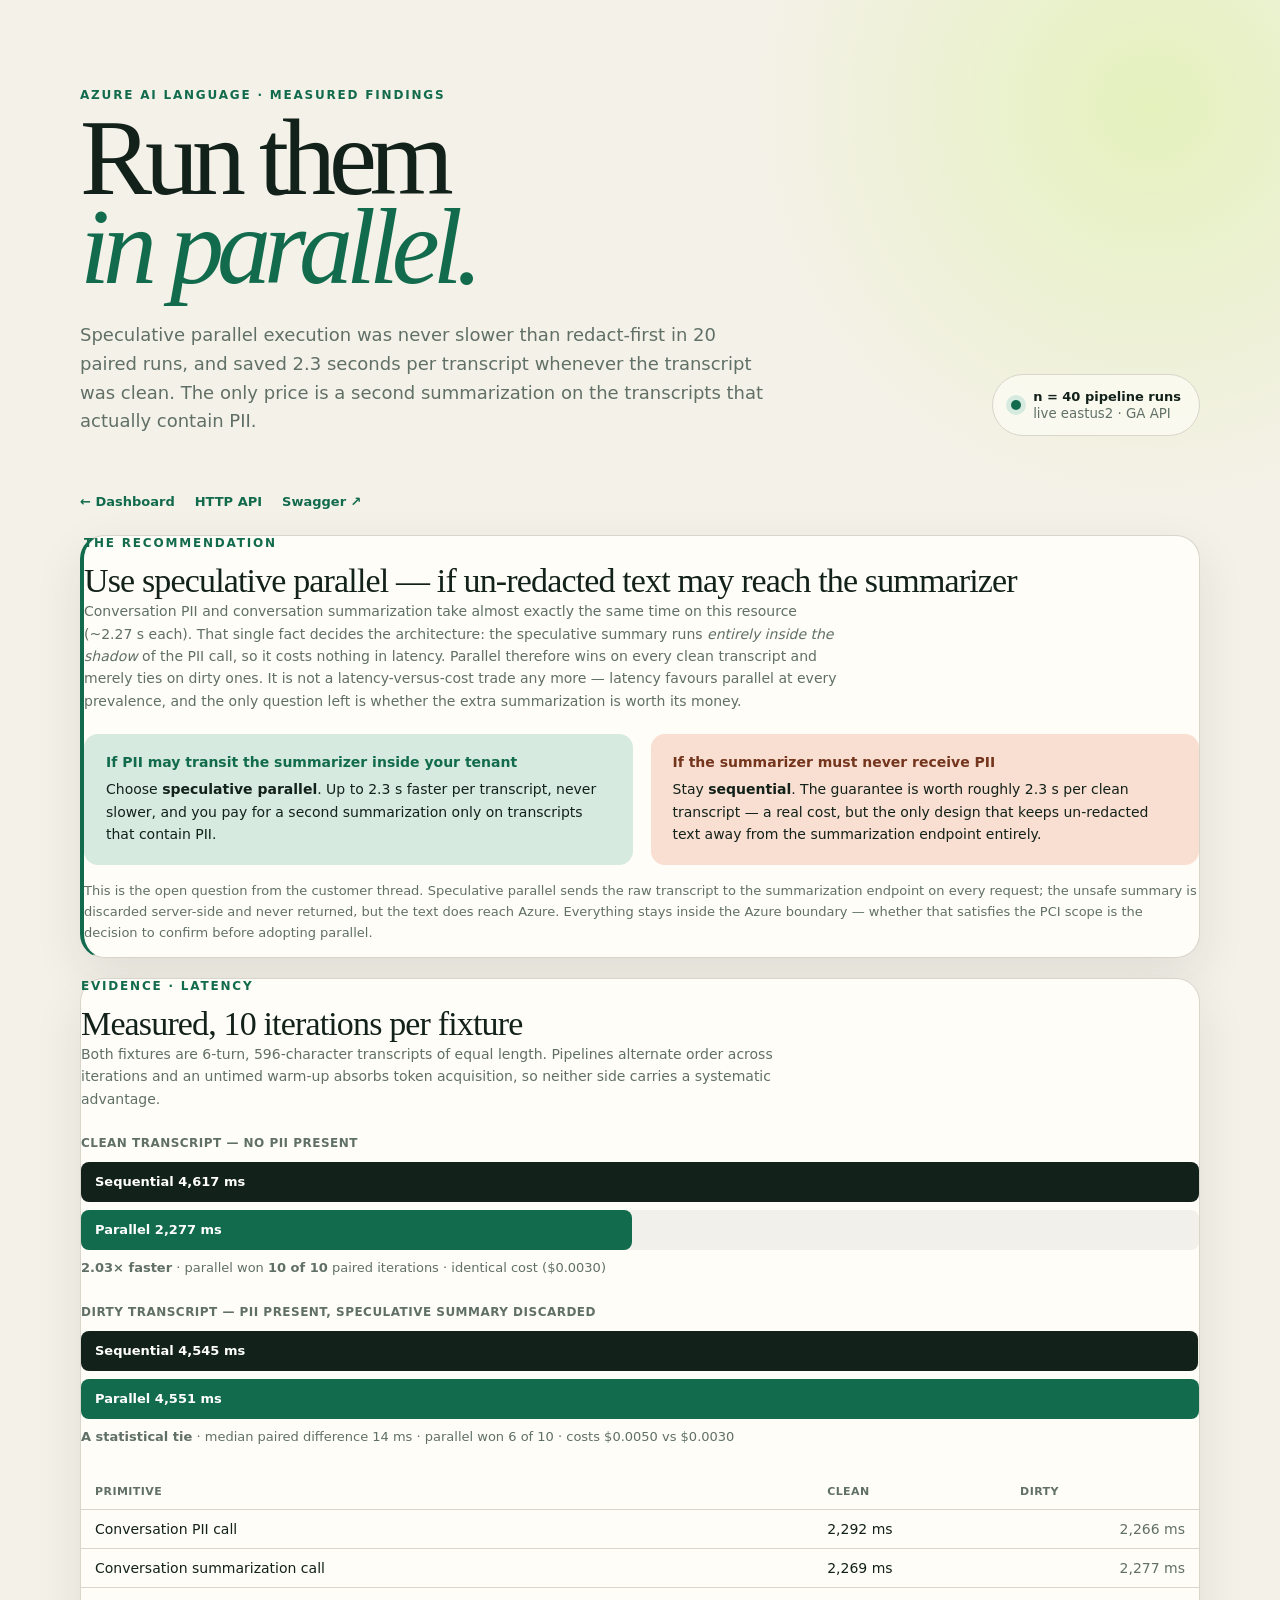
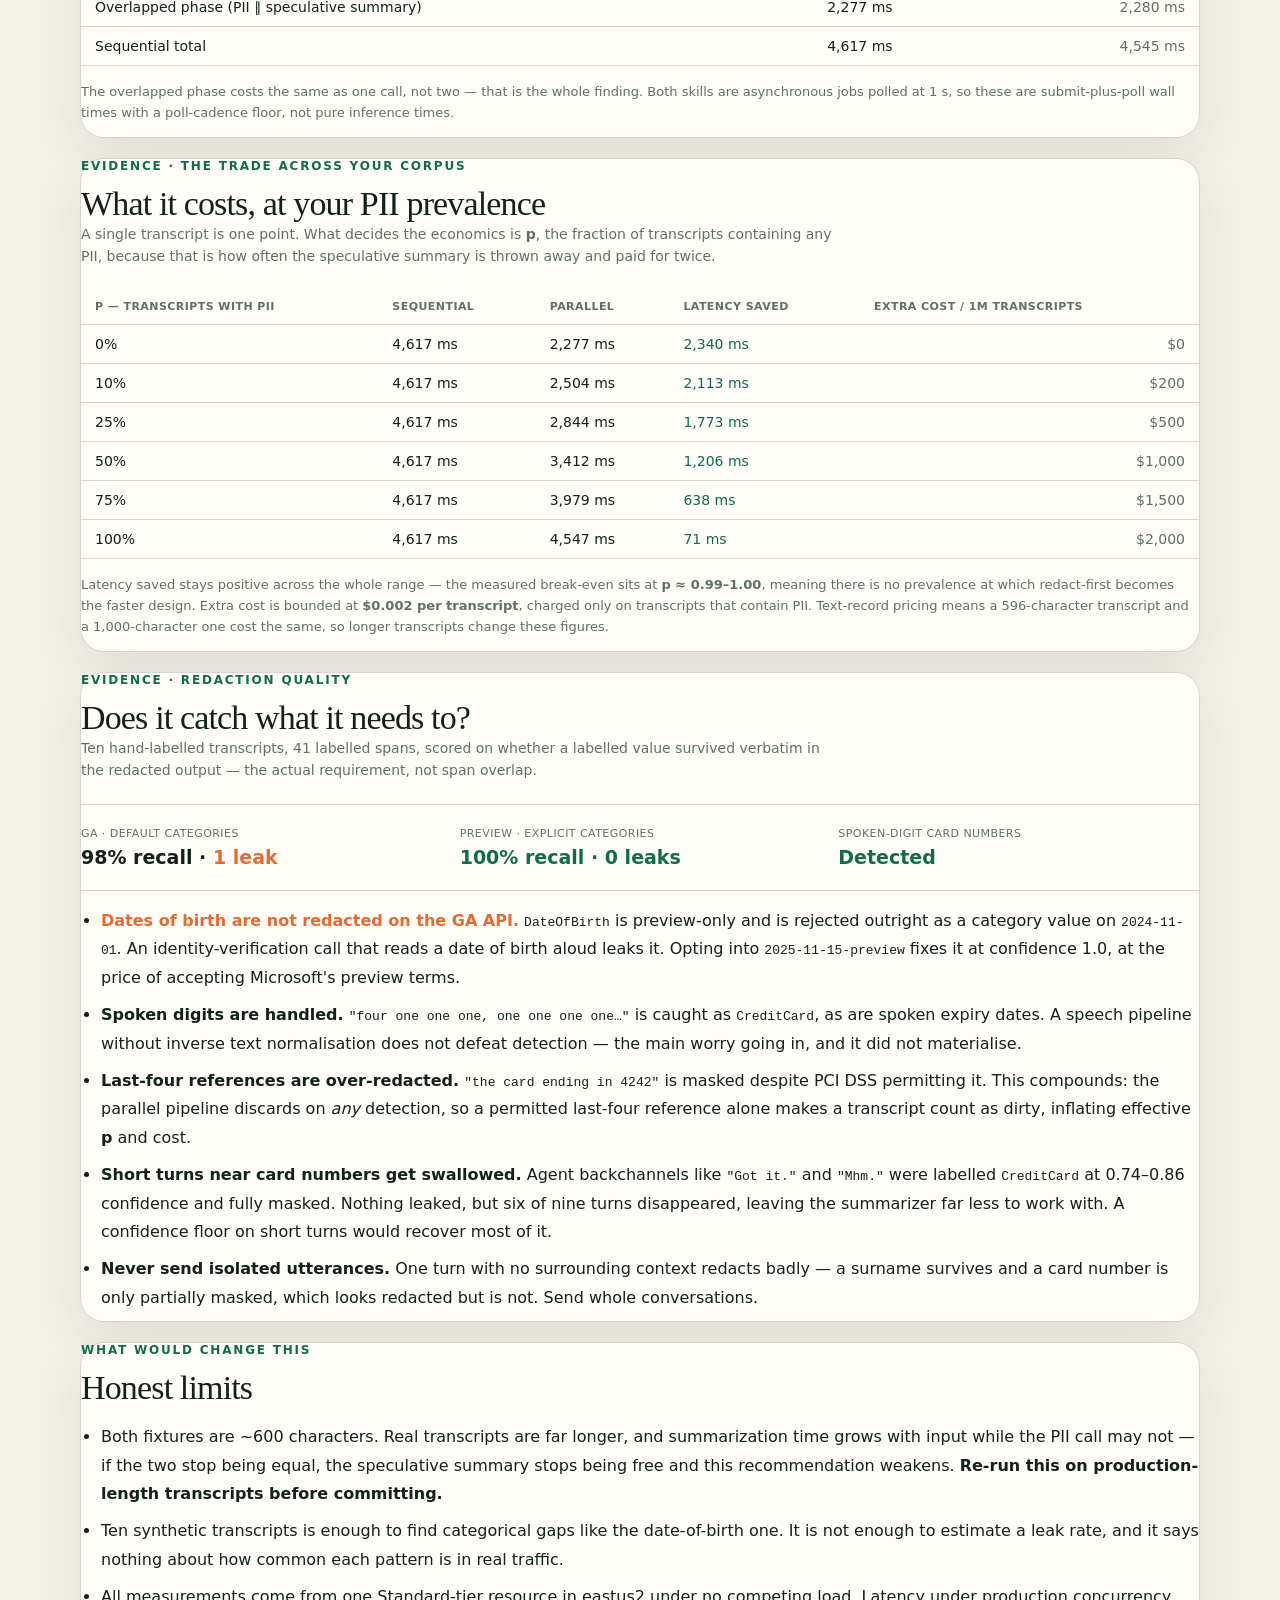
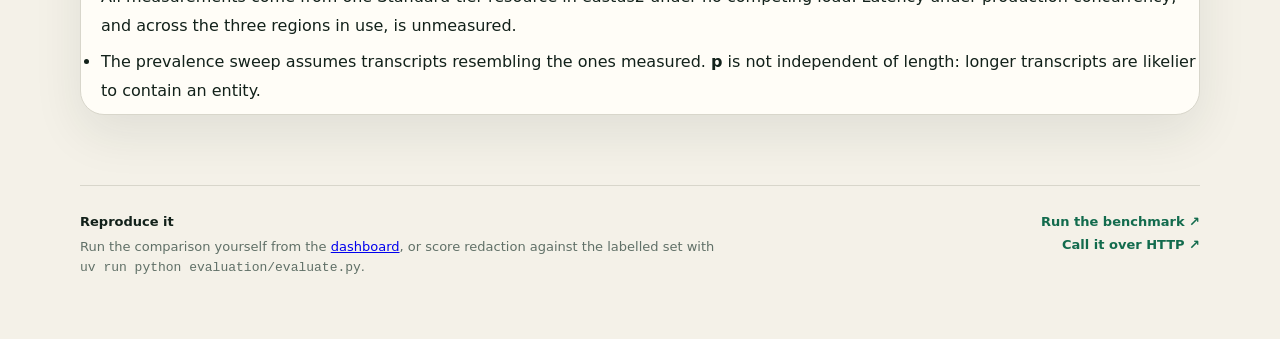
==== static/analysis.html @ d09b5836 "fix: derive projection primitives per iteration, and add a findings page The projection built overla" ====
<!doctype html>
<html lang="en">
<head>
  <meta charset="utf-8">
  <meta name="viewport" content="width=device-width, initial-scale=1">
  <title>Findings · PII Pipeline Lab</title>
  <link rel="stylesheet" href="/static/styles.css">
</head>
<body>
  <main>
    <header class="hero">
      <div>
        <p class="eyebrow">Azure AI Language · Measured findings</p>
        <h1>Run them<br><span>in parallel.</span></h1>
        <p class="lede">Speculative parallel execution was never slower than redact-first in 20 paired runs, and saved 2.3 seconds per transcript whenever the transcript was clean. The only price is a second summarization on the transcripts that actually contain PII.</p>
      </div>
      <div class="hero-badge">
        <span class="pulse"></span>
        <div><strong>n = 40 pipeline runs</strong><small>live eastus2 · GA API</small></div>
      </div>
    </header>

    <nav class="page-nav">
      <a href="/">← Dashboard</a>
      <a href="/api-docs">HTTP API</a>
      <a href="/docs" target="_blank" rel="noreferrer">Swagger ↗</a>
    </nav>

    <section class="panel verdict-panel">
      <p class="step">THE RECOMMENDATION</p>
      <h2>Use speculative parallel — if un-redacted text may reach the summarizer</h2>
      <p class="projection-lede">Conversation PII and conversation summarization take almost exactly the same time on this resource (~2.27&nbsp;s each). That single fact decides the architecture: the speculative summary runs <em>entirely inside the shadow</em> of the PII call, so it costs nothing in latency. Parallel therefore wins on every clean transcript and merely ties on dirty ones. It is not a latency-versus-cost trade any more — latency favours parallel at every prevalence, and the only question left is whether the extra summarization is worth its money.</p>
      <div class="verdict-grid">
        <div class="verdict yes">
          <strong>If PII may transit the summarizer inside your tenant</strong>
          <p>Choose <b>speculative parallel</b>. Up to 2.3&nbsp;s faster per transcript, never slower, and you pay for a second summarization only on transcripts that contain PII.</p>
        </div>
        <div class="verdict no">
          <strong>If the summarizer must never receive PII</strong>
          <p>Stay <b>sequential</b>. The guarantee is worth roughly 2.3&nbsp;s per clean transcript — a real cost, but the only design that keeps un-redacted text away from the summarization endpoint entirely.</p>
        </div>
      </div>
      <p class="footnote">This is the open question from the customer thread. Speculative parallel sends the raw transcript to the summarization endpoint on every request; the unsafe summary is discarded server-side and never returned, but the text does reach Azure. Everything stays inside the Azure boundary — whether that satisfies the PCI scope is the decision to confirm before adopting parallel.</p>
    </section>

    <section class="panel">
      <p class="step">EVIDENCE · LATENCY</p>
      <h2>Measured, 10 iterations per fixture</h2>
      <p class="projection-lede">Both fixtures are 6-turn, 596-character transcripts of equal length. Pipelines alternate order across iterations and an untimed warm-up absorbs token acquisition, so neither side carries a systematic advantage.</p>

      <div class="chart-block">
        <div class="chart-row-label">Clean transcript — no PII present</div>
        <div class="hbar"><div class="hbar-fill sequential" style="width:100%"><span>Sequential 4,617 ms</span></div></div>
        <div class="hbar"><div class="hbar-fill parallel" style="width:49.3%"><span>Parallel 2,277 ms</span></div></div>
        <p class="chart-note"><b>2.03× faster</b> · parallel won <b>10 of 10</b> paired iterations · identical cost ($0.0030)</p>
      </div>

      <div class="chart-block">
        <div class="chart-row-label">Dirty transcript — PII present, speculative summary discarded</div>
        <div class="hbar"><div class="hbar-fill sequential" style="width:99.9%"><span>Sequential 4,545 ms</span></div></div>
        <div class="hbar"><div class="hbar-fill parallel" style="width:100%"><span>Parallel 4,551 ms</span></div></div>
        <p class="chart-note"><b>A statistical tie</b> · median paired difference 14 ms · parallel won 6 of 10 · costs $0.0050 vs $0.0030</p>
      </div>

      <div class="table-scroll">
        <table class="api-table">
          <thead><tr><th>Primitive</th><th>Clean</th><th>Dirty</th></tr></thead>
          <tbody>
            <tr><td>Conversation PII call</td><td>2,292 ms</td><td>2,266 ms</td></tr>
            <tr><td>Conversation summarization call</td><td>2,269 ms</td><td>2,277 ms</td></tr>
            <tr><td>Overlapped phase (PII ∥ speculative summary)</td><td>2,277 ms</td><td>2,280 ms</td></tr>
            <tr><td>Sequential total</td><td>4,617 ms</td><td>4,545 ms</td></tr>
          </tbody>
        </table>
      </div>
      <p class="footnote">The overlapped phase costs the same as one call, not two — that is the whole finding. Both skills are asynchronous jobs polled at 1&nbsp;s, so these are submit-plus-poll wall times with a poll-cadence floor, not pure inference times.</p>
    </section>

    <section class="panel">
      <p class="step">EVIDENCE · THE TRADE ACROSS YOUR CORPUS</p>
      <h2>What it costs, at your PII prevalence</h2>
      <p class="projection-lede">A single transcript is one point. What decides the economics is <b>p</b>, the fraction of transcripts containing any PII, because that is how often the speculative summary is thrown away and paid for twice.</p>

      <div class="table-scroll">
        <table class="api-table">
          <thead><tr><th>p — transcripts with PII</th><th>Sequential</th><th>Parallel</th><th>Latency saved</th><th>Extra cost / 1M transcripts</th></tr></thead>
          <tbody>
            <tr><td>0%</td><td>4,617 ms</td><td>2,277 ms</td><td class="good">2,340 ms</td><td>$0</td></tr>
            <tr><td>10%</td><td>4,617 ms</td><td>2,504 ms</td><td class="good">2,113 ms</td><td>$200</td></tr>
            <tr><td>25%</td><td>4,617 ms</td><td>2,844 ms</td><td class="good">1,773 ms</td><td>$500</td></tr>
            <tr><td>50%</td><td>4,617 ms</td><td>3,412 ms</td><td class="good">1,206 ms</td><td>$1,000</td></tr>
            <tr><td>75%</td><td>4,617 ms</td><td>3,979 ms</td><td class="good">638 ms</td><td>$1,500</td></tr>
            <tr><td>100%</td><td>4,617 ms</td><td>4,547 ms</td><td class="good">71 ms</td><td>$2,000</td></tr>
          </tbody>
        </table>
      </div>
      <p class="footnote">Latency saved stays positive across the whole range — the measured break-even sits at <b>p ≈ 0.99–1.00</b>, meaning there is no prevalence at which redact-first becomes the faster design. Extra cost is bounded at <b>$0.002 per transcript</b>, charged only on transcripts that contain PII. Text-record pricing means a 596-character transcript and a 1,000-character one cost the same, so longer transcripts change these figures.</p>
    </section>

    <section class="panel">
      <p class="step">EVIDENCE · REDACTION QUALITY</p>
      <h2>Does it catch what it needs to?</h2>
      <p class="projection-lede">Ten hand-labelled transcripts, 41 labelled spans, scored on whether a labelled value survived verbatim in the redacted output — the actual requirement, not span overlap.</p>
      <div class="projection-grid">
        <div><span>GA · default categories</span><strong>98% recall · <b class="warn">1 leak</b></strong></div>
        <div><span>Preview · explicit categories</span><strong class="good">100% recall · 0 leaks</strong></div>
        <div><span>Spoken-digit card numbers</span><strong class="good">Detected</strong></div>
      </div>

      <ul class="plain-list">
        <li><strong class="warn">Dates of birth are not redacted on the GA API.</strong> <code>DateOfBirth</code> is preview-only and is rejected outright as a category value on <code>2024-11-01</code>. An identity-verification call that reads a date of birth aloud leaks it. Opting into <code>2025-11-15-preview</code> fixes it at confidence 1.0, at the price of accepting Microsoft's preview terms.</li>
        <li><strong>Spoken digits are handled.</strong> <code>"four one one one, one one one one…"</code> is caught as <code>CreditCard</code>, as are spoken expiry dates. A speech pipeline without inverse text normalisation does not defeat detection — the main worry going in, and it did not materialise.</li>
        <li><strong>Last-four references are over-redacted.</strong> <code>"the card ending in 4242"</code> is masked despite PCI DSS permitting it. This compounds: the parallel pipeline discards on <em>any</em> detection, so a permitted last-four reference alone makes a transcript count as dirty, inflating effective <b>p</b> and cost.</li>
        <li><strong>Short turns near card numbers get swallowed.</strong> Agent backchannels like <code>"Got it."</code> and <code>"Mhm."</code> were labelled <code>CreditCard</code> at 0.74–0.86 confidence and fully masked. Nothing leaked, but six of nine turns disappeared, leaving the summarizer far less to work with. A confidence floor on short turns would recover most of it.</li>
        <li><strong>Never send isolated utterances.</strong> One turn with no surrounding context redacts badly — a surname survives and a card number is only partially masked, which looks redacted but is not. Send whole conversations.</li>
      </ul>
    </section>

    <section class="panel">
      <p class="step">WHAT WOULD CHANGE THIS</p>
      <h2>Honest limits</h2>
      <ul class="plain-list">
        <li>Both fixtures are ~600 characters. Real transcripts are far longer, and summarization time grows with input while the PII call may not — if the two stop being equal, the speculative summary stops being free and this recommendation weakens. <b>Re-run this on production-length transcripts before committing.</b></li>
        <li>Ten synthetic transcripts is enough to find categorical gaps like the date-of-birth one. It is not enough to estimate a leak rate, and it says nothing about how common each pattern is in real traffic.</li>
        <li>All measurements come from one Standard-tier resource in eastus2 under no competing load. Latency under production concurrency, and across the three regions in use, is unmeasured.</li>
        <li>The prevalence sweep assumes transcripts resembling the ones measured. <b>p</b> is not independent of length: longer transcripts are likelier to contain an entity.</li>
      </ul>
    </section>

    <footer>
      <div>
        <strong>Reproduce it</strong>
        <p>Run the comparison yourself from the <a href="/">dashboard</a>, or score redaction against the labelled set with <code>uv run python evaluation/evaluate.py</code>.</p>
      </div>
      <div class="source-links">
        <a href="/">Run the benchmark ↗</a>
        <a href="/api-docs">Call it over HTTP ↗</a>
      </div>
    </footer>
  </main>
</body>
</html>
---- static/styles.css ----
:root {
  --ink: #12211a;
  --muted: #607067;
  --paper: #f4f1e8;
  --panel: #fffdf7;
  --line: #d8d6cb;
  --green: #126b4d;
  --green-soft: #d6eadf;
  --lime: #c7f36b;
  --orange: #e66a35;
  --orange-soft: #f9dfd1;
  --shadow: 0 18px 50px rgba(24, 45, 34, .09);
}

* { box-sizing: border-box; }
body {
  margin: 0;
  color: var(--ink);
  background:
    radial-gradient(circle at 90% 3%, rgba(199, 243, 107, .34), transparent 25rem),
    var(--paper);
  font-family: Inter, ui-sans-serif, system-ui, -apple-system, BlinkMacSystemFont, "Segoe UI", sans-serif;
}
main { width: min(1120px, calc(100% - 40px)); margin: 0 auto; }
.hero {
  display: grid;
  grid-template-columns: 1fr auto;
  align-items: end;
  gap: 32px;
  padding: 88px 0 58px;
}
.eyebrow, .step {
  margin: 0 0 12px;
  color: var(--green);
  font-size: 12px;
  font-weight: 800;
  letter-spacing: .15em;
  text-transform: uppercase;
}
h1 {
  max-width: 760px;
  margin: 0;
  font-family: Georgia, "Times New Roman", serif;
  font-size: clamp(56px, 9vw, 108px);
  font-weight: 500;
  letter-spacing: -.065em;
  line-height: .82;
}
h1 span { color: var(--green); font-style: italic; }
.lede { max-width: 690px; margin: 30px 0 0; color: var(--muted); font-size: 18px; line-height: 1.6; }
.hero-badge {
  display: flex;
  gap: 12px;
  align-items: center;
  padding: 14px 18px;
  border: 1px solid var(--line);
  border-radius: 100px;
  background: rgba(255, 253, 247, .65);
  white-space: nowrap;
}
.hero-badge strong, .hero-badge small { display: block; }
.hero-badge strong { font-size: 13px; }
.hero-badge small { margin-top: 2px; color: var(--muted); }
.pulse { width: 10px; height: 10px; border-radius: 50%; background: var(--green); box-shadow: 0 0 0 5px var(--green-soft); }
.panel {
  border: 1px solid var(--line);
  border-radius: 24px;
  background: var(--panel);
  box-shadow: var(--shadow);
}
.input-panel { padding: 34px; }
.section-heading { display: flex; justify-content: space-between; gap: 24px; align-items: end; }
h2 { margin: 0; font-family: Georgia, serif; font-size: 34px; font-weight: 500; letter-spacing: -.025em; }
.character-count { color: var(--muted); font-size: 13px; }
.source-tabs { display: flex; gap: 8px; margin: 30px 0 14px; }
.source-tab {
  padding: 10px 16px;
  border: 1px solid var(--line);
  border-radius: 99px;
  color: var(--muted);
  background: transparent;
  cursor: pointer;
  font-weight: 700;
}
.source-tab.active { color: white; border-color: var(--green); background: var(--green); }
.turn-editor {
  display: flex;
  flex-direction: column;
  gap: 10px;
  padding: 18px;
  border: 1px solid var(--line);
  border-radius: 15px;
  background: #faf8f1;
}
.turn-row {
  display: grid;
  grid-template-columns: auto 1fr auto auto;
  align-items: center;
  gap: 10px;
}
.turn-role {
  padding: 10px 12px;
  border: 1px solid var(--line);
  border-radius: 10px;
  color: var(--ink);
  background: var(--panel);
  font: 600 13px/1.2 Inter, ui-sans-serif, system-ui, sans-serif;
}
.turn-text {
  width: 100%;
  padding: 11px 14px;
  border: 1px solid var(--line);
  border-radius: 10px;
  outline: none;
  color: var(--ink);
  background: var(--panel);
  font: 14px/1.5 ui-monospace, SFMono-Regular, Menlo, monospace;
}
.turn-text:focus { border-color: var(--green); box-shadow: 0 0 0 3px var(--green-soft); }
.turn-count { min-width: 84px; color: var(--muted); font-size: 12px; text-align: right; font-variant-numeric: tabular-nums; }
.over-limit { color: var(--orange); font-weight: 700; }
.turn-remove {
  width: 30px;
  height: 30px;
  border: 1px solid var(--line);
  border-radius: 50%;
  color: var(--muted);
  background: var(--panel);
  font-size: 16px;
  line-height: 1;
  cursor: pointer;
}
.turn-remove:hover:not(:disabled) { color: var(--orange); border-color: var(--orange); }
.turn-remove:disabled { opacity: .35; cursor: default; }
.add-turn {
  align-self: flex-start;
  margin-top: 12px;
  padding: 10px 16px;
  border: 1px dashed var(--line);
  border-radius: 10px;
  color: var(--green);
  background: transparent;
  font: 700 13px/1.2 Inter, ui-sans-serif, system-ui, sans-serif;
  cursor: pointer;
}
.add-turn:hover { border-color: var(--green); background: var(--green-soft); }
.transcript { white-space: pre-line; }
.input-footer { display: flex; align-items: center; justify-content: space-between; gap: 18px; margin-top: 18px; }
.input-footer p { margin: 0; color: var(--muted); font-size: 13px; }
.run-button {
  display: flex;
  align-items: center;
  gap: 28px;
  padding: 14px 16px 14px 22px;
  border: 0;
  border-radius: 12px;
  color: white;
  background: var(--ink);
  cursor: pointer;
  font-weight: 800;
}
.run-button:hover { background: var(--green); }
.run-button:disabled { cursor: wait; opacity: .65; }
.arrow { display: grid; width: 28px; height: 28px; place-items: center; border-radius: 8px; color: var(--ink); background: var(--lime); }
.privacy-note {
  display: grid;
  grid-template-columns: 220px 1fr;
  gap: 30px;
  margin: 20px 0 70px;
  padding: 22px 28px;
  border-left: 4px solid var(--orange);
  color: #74351d;
  background: var(--orange-soft);
}
.privacy-note p { margin: 0; line-height: 1.55; }
.status { min-height: 24px; margin: -48px 0 30px; color: var(--green); font-weight: 700; }
.status.error { color: #a12f28; }
.hidden { display: none; }
.results-heading { margin-bottom: 24px; }
.speedup-badge { padding: 10px 16px; border-radius: 99px; color: var(--green); background: var(--green-soft); font-weight: 800; }
.comparison-grid, .detail-grid, .summary-grid { display: grid; grid-template-columns: 1fr 1fr; gap: 20px; }
.result-card { padding: 30px; border-radius: 24px; color: white; box-shadow: var(--shadow); }
.result-card.sequential { background: var(--ink); }
.result-card.parallel { color: var(--ink); background: var(--lime); }
.card-label { display: flex; gap: 10px; align-items: center; font-weight: 800; }
.card-label span { display: grid; width: 28px; height: 28px; place-items: center; border: 1px solid currentColor; border-radius: 50%; }
.pipeline-flow { margin: 12px 0 38px; opacity: .68; font: 13px ui-monospace, monospace; }
.metric strong { display: block; font-family: Georgia, serif; font-size: 55px; font-weight: 500; letter-spacing: -.04em; }
.metric span { opacity: .7; font-size: 13px; }
.bar-track { height: 9px; margin: 22px 0 30px; overflow: hidden; border-radius: 10px; background: rgba(255,255,255,.17); }
.parallel .bar-track { background: rgba(18,33,26,.13); }
.bar { width: 0; height: 100%; border-radius: inherit; background: var(--lime); transition: width .8s ease; }
.parallel .bar { background: var(--green); }
.card-stats { display: grid; grid-template-columns: repeat(2, 1fr); gap: 14px; padding-top: 22px; border-top: 1px solid rgba(255,255,255,.2); }
.parallel .card-stats { border-color: rgba(18,33,26,.15); }
.card-stats span, .card-stats strong { display: block; }
.card-stats span { margin-bottom: 5px; opacity: .65; font-size: 11px; text-transform: uppercase; }
.card-stats strong { font-size: 16px; }
.iteration-control { display: flex; align-items: center; gap: 8px; color: var(--muted); font-size: 13px; font-weight: 700; }
.iteration-control input { width: 62px; padding: 8px 10px; border: 1px solid var(--line); border-radius: 8px; background: var(--panel); color: var(--ink); font: inherit; }

.projection-panel { margin-top: 20px; padding: 28px; box-shadow: none; }
.projection-lede { max-width: 760px; margin: 0 0 22px; color: var(--muted); font-size: 14px; line-height: 1.6; }
.prevalence-control { display: grid; grid-template-columns: auto 1fr auto; align-items: center; gap: 16px; margin-bottom: 24px; }
.prevalence-control > span { font-size: 12px; font-weight: 800; text-transform: uppercase; letter-spacing: .04em; color: var(--muted); }
.prevalence-control input { width: 100%; accent-color: var(--green); }
.prevalence-control output { min-width: 56px; font-size: 20px; font-weight: 800; text-align: right; font-variant-numeric: tabular-nums; }
.projection-grid { display: grid; grid-template-columns: repeat(3, 1fr); gap: 18px; padding: 22px 0; border-top: 1px solid var(--line); border-bottom: 1px solid var(--line); }
.projection-grid span { display: block; margin-bottom: 6px; font-size: 11px; text-transform: uppercase; letter-spacing: .04em; color: var(--muted); }
.projection-grid strong { font-size: 19px; font-variant-numeric: tabular-nums; }
.projection-grid strong.negative { color: var(--orange); }
.chart-legend { display: flex; align-items: center; gap: 18px; margin-top: 24px; font-size: 12px; font-weight: 700; }
.chart-legend span { display: inline-flex; align-items: center; gap: 7px; }
.chart-legend small { margin-left: auto; color: var(--muted); font-weight: 400; }
.swatch { width: 11px; height: 11px; border-radius: 3px; }
.swatch.sequential { background: var(--green); }
.swatch.parallel { background: var(--lime); }
.projection-chart { display: flex; align-items: flex-end; gap: 5px; height: 170px; margin-top: 12px; }
.chart-column { display: flex; flex: 1; flex-direction: column; align-items: center; gap: 6px; height: 100%; }
.chart-stack { display: flex; align-items: flex-end; gap: 2px; width: 100%; height: 100%; }
.chart-bar { flex: 1; min-height: 2px; border-radius: 3px 3px 0 0; }
.chart-bar.sequential { background: var(--green); }
.chart-bar.parallel { background: var(--lime); }
.chart-column small { color: var(--muted); font-size: 10px; font-variant-numeric: tabular-nums; }

.detail-grid, .summary-grid { margin-top: 20px; }
.detail-panel, .summary-panel, .redacted-panel { padding: 28px; box-shadow: none; }
.timing-row { display: grid; grid-template-columns: 1fr auto; gap: 12px; padding: 12px 0; border-bottom: 1px solid var(--line); }
.timing-row:last-child { border: 0; }
.timing-row span { color: var(--muted); }
.outcome-pill { display: inline-block; margin-bottom: 16px; padding: 8px 12px; border-radius: 8px; color: #74351d; background: var(--orange-soft); font-weight: 800; }
.outcome-pill.safe { color: var(--green); background: var(--green-soft); }
.detail-panel p:last-child, .summary-panel p:last-child, .redacted-panel p:last-child { margin-bottom: 0; line-height: 1.65; }
.redacted-panel { margin-top: 20px; overflow-wrap: anywhere; }
footer {
  display: grid;
  grid-template-columns: 1fr auto;
  gap: 32px;
  margin: 70px 0 35px;
  padding: 28px 0;
  border-top: 1px solid var(--line);
  color: var(--muted);
  font-size: 13px;
}
footer strong { color: var(--ink); }
footer p { max-width: 650px; margin: 8px 0 0; line-height: 1.5; }
.source-links { display: flex; flex-direction: column; gap: 8px; align-items: end; }
.source-links a { color: var(--green); font-weight: 700; text-decoration: none; }
.meter-note { grid-column: 1 / -1; font-family: ui-monospace, monospace; }
@media (max-width: 760px) {
  main { width: min(100% - 24px, 1120px); }
  .hero { grid-template-columns: 1fr; padding-top: 55px; }
  .hero-badge { width: fit-content; }
  .section-heading, .input-footer { align-items: start; flex-direction: column; }
  .run-button { width: 100%; justify-content: space-between; }
  .privacy-note { grid-template-columns: 1fr; gap: 8px; }
  .comparison-grid, .detail-grid, .summary-grid { grid-template-columns: 1fr; }
  .card-stats { gap: 8px; }
  .iteration-control { width: 100%; justify-content: space-between; }
  .turn-row { grid-template-columns: auto 1fr auto; }
  .turn-text { grid-column: 1 / -1; grid-row: 2; }
  .turn-count { min-width: 0; }
  .prevalence-control { grid-template-columns: 1fr auto; }
  .prevalence-control input { grid-column: 1 / -1; }
  .projection-grid { grid-template-columns: repeat(2, 1fr); }
  .projection-chart { height: 130px; }
  .chart-legend { flex-wrap: wrap; gap: 12px; }
  .chart-legend small { margin-left: 0; flex-basis: 100%; }
  footer { grid-template-columns: 1fr; }
  .source-links { align-items: start; }
}

.page-nav { display: flex; flex-wrap: wrap; gap: 20px; margin-bottom: 26px; }
.page-nav a { color: var(--green); font-size: 13px; font-weight: 700; text-decoration: none; }
.page-nav a:hover { text-decoration: underline; }
.panel + .panel { margin-top: 20px; }
.panel h3 { margin: 26px 0 10px; font-family: Georgia, serif; font-size: 20px; font-weight: 500; }
.code {
  margin: 16px 0 0;
  padding: 18px 20px;
  overflow-x: auto;
  border: 1px solid var(--line);
  border-radius: 12px;
  background: #faf8f1;
  font: 13px/1.6 ui-monospace, SFMono-Regular, Menlo, monospace;
}
.code code { white-space: pre; }
.table-scroll { overflow-x: auto; margin-top: 16px; }
.api-table { width: 100%; border-collapse: collapse; font-size: 14px; }
.api-table th, .api-table td { padding: 11px 14px; text-align: left; border-bottom: 1px solid var(--line); }
.api-table th { font-size: 11px; text-transform: uppercase; letter-spacing: .04em; color: var(--muted); }
.api-table td:last-child { text-align: right; color: var(--muted); font-variant-numeric: tabular-nums; }
.api-table code, .projection-grid code, .plain-list code, .footnote code { font: 13px ui-monospace, SFMono-Regular, Menlo, monospace; }
.plain-list { margin: 16px 0 0; padding-left: 20px; line-height: 1.8; }
.plain-list li { margin-bottom: 8px; }
.footnote { margin-top: 16px; color: var(--muted); font-size: 13px; line-height: 1.6; }

.verdict-panel { border-left: 4px solid var(--green); }
.verdict-grid { display: grid; grid-template-columns: 1fr 1fr; gap: 18px; margin-top: 22px; }
.verdict { padding: 20px 22px; border-radius: 14px; }
.verdict.yes { color: var(--green); background: var(--green-soft); }
.verdict.no { color: #74351d; background: var(--orange-soft); }
.verdict strong { display: block; margin-bottom: 8px; font-size: 14px; }
.verdict p { margin: 0; color: var(--ink); font-size: 14px; line-height: 1.6; }
.chart-block { margin: 26px 0 30px; }
.chart-row-label { margin-bottom: 12px; font-size: 12px; font-weight: 800; text-transform: uppercase; letter-spacing: .04em; color: var(--muted); }
.hbar { margin-bottom: 8px; border-radius: 8px; background: rgba(18,33,26,.06); }
.hbar-fill { display: flex; align-items: center; min-width: 160px; height: 40px; padding: 0 14px; border-radius: 8px; }
.hbar-fill span { color: white; font-size: 13px; font-weight: 800; white-space: nowrap; }
.hbar-fill.sequential { background: var(--ink); }
.hbar-fill.parallel { background: var(--green); }
.chart-note { margin: 10px 0 0; color: var(--muted); font-size: 13px; }
.api-table td.good, .good { color: var(--green); }
.warn { color: var(--orange); }
.projection-grid strong.good { color: var(--green); }
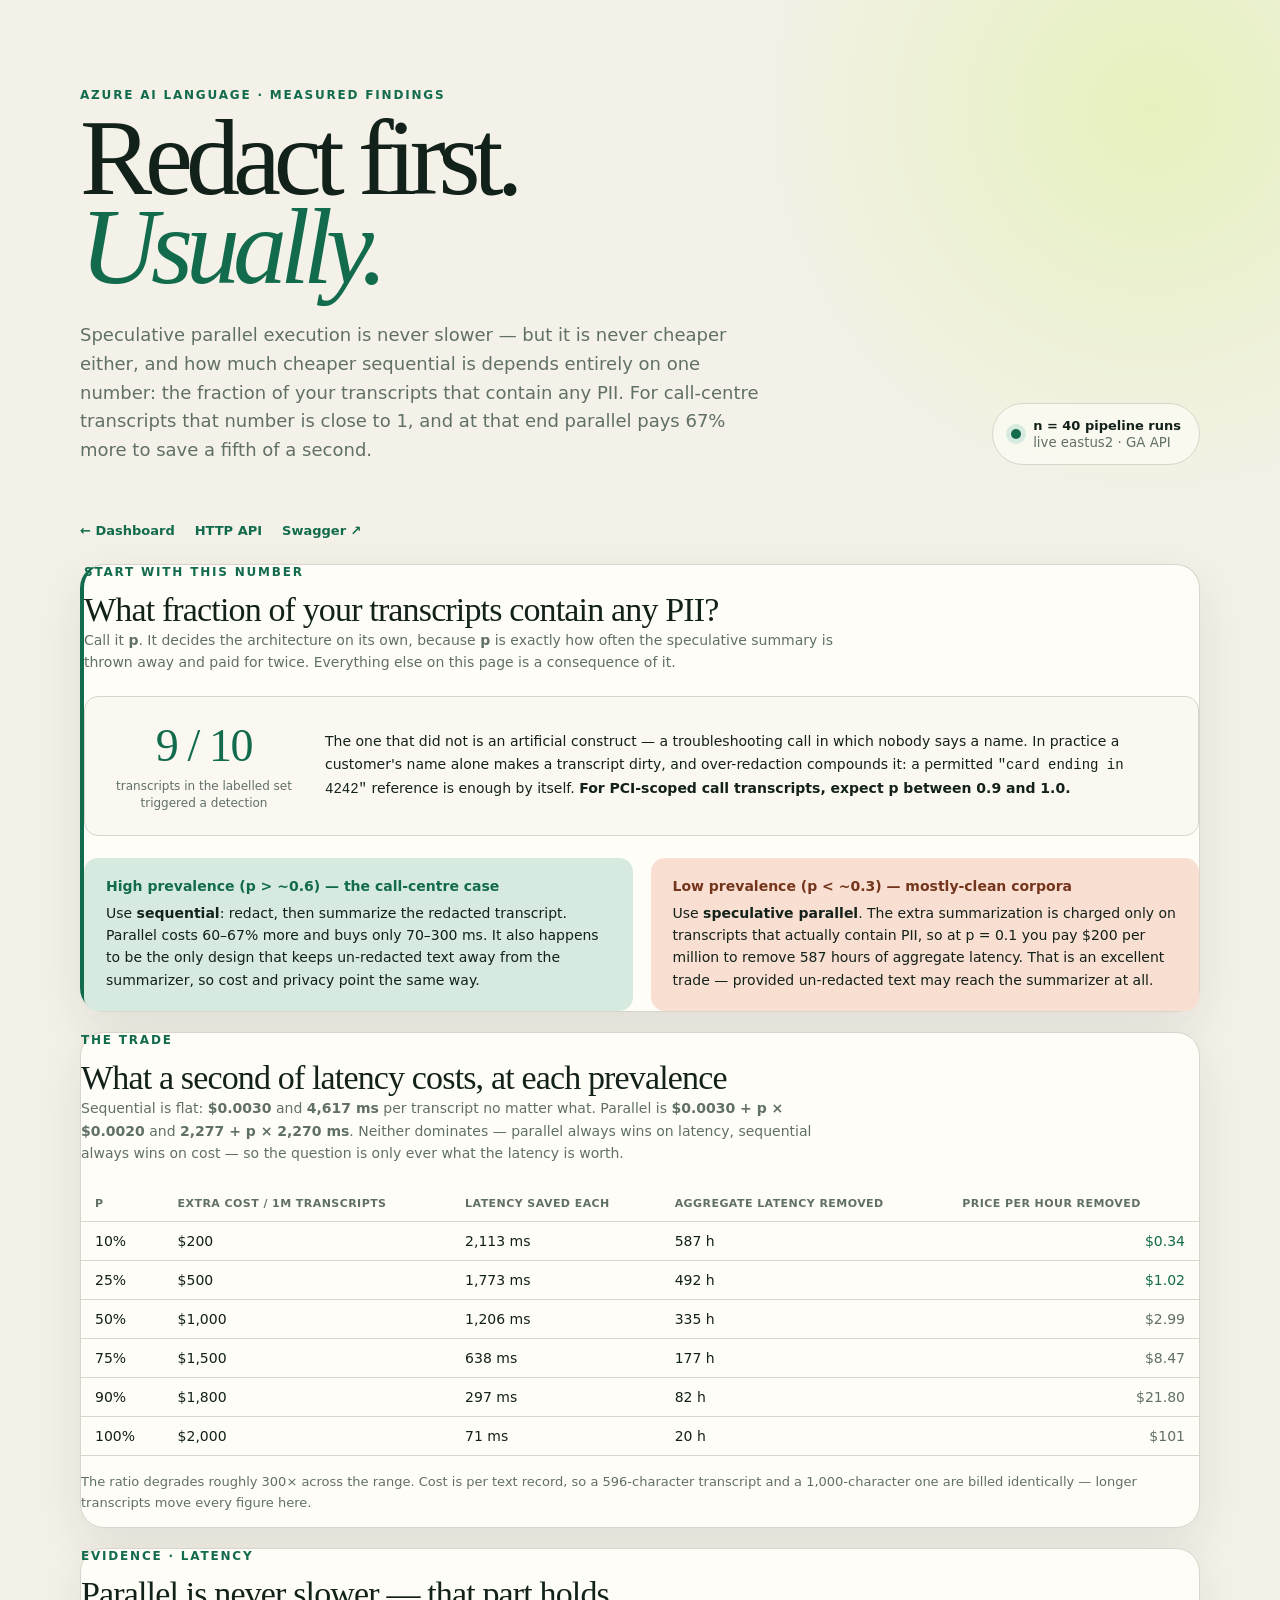
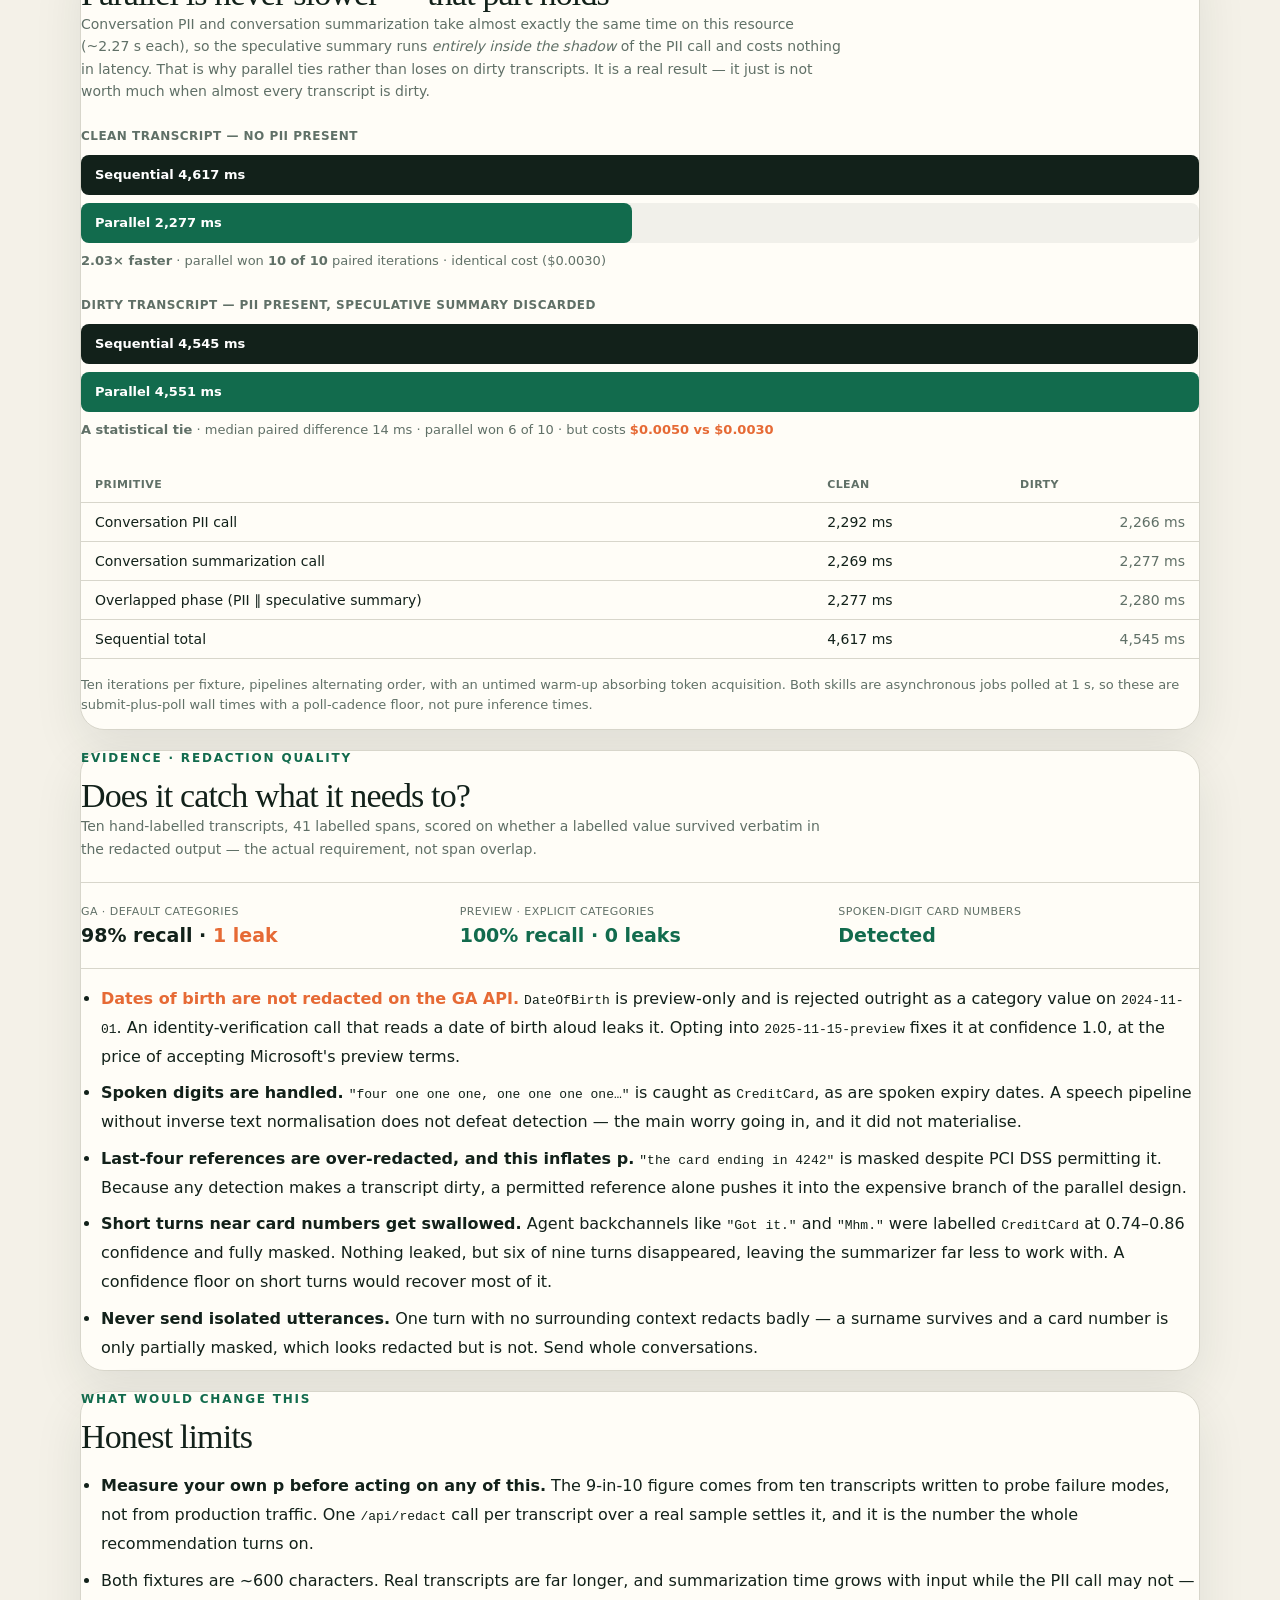
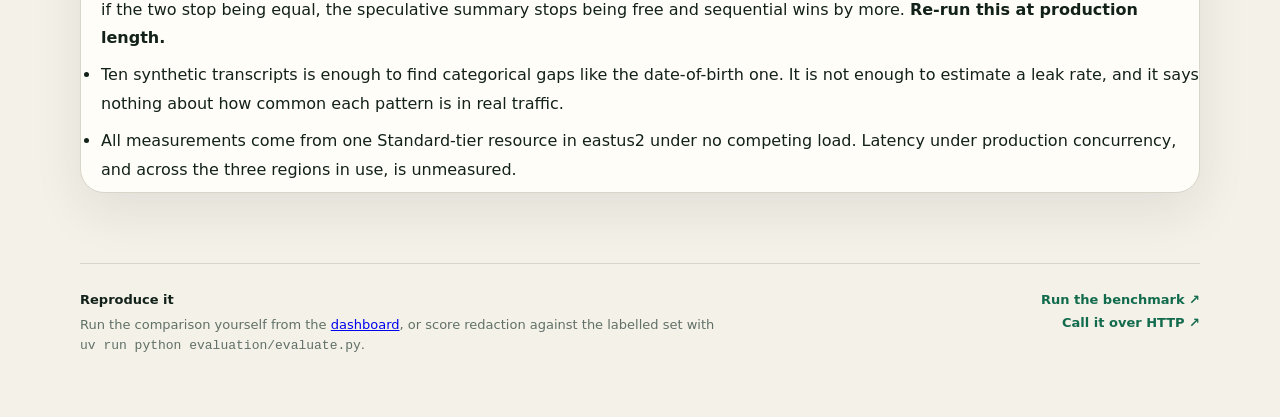
==== commit 71c9b37d: "docs: lead the findings page with PII prevalence, not with parallel The page recommended speculative" ====
--- a/static/analysis.html
+++ b/static/analysis.html
@@ -11,8 +11,8 @@
     <header class="hero">
       <div>
         <p class="eyebrow">Azure AI Language · Measured findings</p>
-        <h1>Run them<br><span>in parallel.</span></h1>
-        <p class="lede">Speculative parallel execution was never slower than redact-first in 20 paired runs, and saved 2.3 seconds per transcript whenever the transcript was clean. The only price is a second summarization on the transcripts that actually contain PII.</p>
+        <h1>Redact first.<br><span>Usually.</span></h1>
+        <p class="lede">Speculative parallel execution is never slower — but it is never cheaper either, and how much cheaper sequential is depends entirely on one number: the fraction of your transcripts that contain any PII. For call-centre transcripts that number is close to 1, and at that end parallel pays 67% more to save a fifth of a second.</p>
       </div>
       <div class="hero-badge">
         <span class="pulse"></span>
@@ -27,26 +27,51 @@
     </nav>
 
     <section class="panel verdict-panel">
-      <p class="step">THE RECOMMENDATION</p>
-      <h2>Use speculative parallel — if un-redacted text may reach the summarizer</h2>
-      <p class="projection-lede">Conversation PII and conversation summarization take almost exactly the same time on this resource (~2.27&nbsp;s each). That single fact decides the architecture: the speculative summary runs <em>entirely inside the shadow</em> of the PII call, so it costs nothing in latency. Parallel therefore wins on every clean transcript and merely ties on dirty ones. It is not a latency-versus-cost trade any more — latency favours parallel at every prevalence, and the only question left is whether the extra summarization is worth its money.</p>
+      <p class="step">START WITH THIS NUMBER</p>
+      <h2>What fraction of your transcripts contain any PII?</h2>
+      <p class="projection-lede">Call it <b>p</b>. It decides the architecture on its own, because <b>p</b> is exactly how often the speculative summary is thrown away and paid for twice. Everything else on this page is a consequence of it.</p>
+
+      <div class="prevalence-callout">
+        <div class="prevalence-figure"><strong>9 / 10</strong><span>transcripts in the labelled set triggered a detection</span></div>
+        <p>The one that did not is an artificial construct — a troubleshooting call in which nobody says a name. In practice a customer's name alone makes a transcript dirty, and over-redaction compounds it: a permitted <code>"card ending in 4242"</code> reference is enough by itself. <b>For PCI-scoped call transcripts, expect p between 0.9 and 1.0.</b></p>
+      </div>
+
       <div class="verdict-grid">
         <div class="verdict yes">
-          <strong>If PII may transit the summarizer inside your tenant</strong>
-          <p>Choose <b>speculative parallel</b>. Up to 2.3&nbsp;s faster per transcript, never slower, and you pay for a second summarization only on transcripts that contain PII.</p>
+          <strong>High prevalence (p &gt; ~0.6) — the call-centre case</strong>
+          <p>Use <b>sequential</b>: redact, then summarize the redacted transcript. Parallel costs 60–67% more and buys only 70–300&nbsp;ms. It also happens to be the only design that keeps un-redacted text away from the summarizer, so cost and privacy point the same way.</p>
         </div>
         <div class="verdict no">
-          <strong>If the summarizer must never receive PII</strong>
-          <p>Stay <b>sequential</b>. The guarantee is worth roughly 2.3&nbsp;s per clean transcript — a real cost, but the only design that keeps un-redacted text away from the summarization endpoint entirely.</p>
+          <strong>Low prevalence (p &lt; ~0.3) — mostly-clean corpora</strong>
+          <p>Use <b>speculative parallel</b>. The extra summarization is charged only on transcripts that actually contain PII, so at p = 0.1 you pay $200 per million to remove 587 hours of aggregate latency. That is an excellent trade — provided un-redacted text may reach the summarizer at all.</p>
         </div>
       </div>
-      <p class="footnote">This is the open question from the customer thread. Speculative parallel sends the raw transcript to the summarization endpoint on every request; the unsafe summary is discarded server-side and never returned, but the text does reach Azure. Everything stays inside the Azure boundary — whether that satisfies the PCI scope is the decision to confirm before adopting parallel.</p>
+    </section>
+
+    <section class="panel">
+      <p class="step">THE TRADE</p>
+      <h2>What a second of latency costs, at each prevalence</h2>
+      <p class="projection-lede">Sequential is flat: <b>$0.0030</b> and <b>4,617&nbsp;ms</b> per transcript no matter what. Parallel is <b>$0.0030 + p × $0.0020</b> and <b>2,277 + p × 2,270&nbsp;ms</b>. Neither dominates — parallel always wins on latency, sequential always wins on cost — so the question is only ever what the latency is worth.</p>
+      <div class="table-scroll">
+        <table class="api-table">
+          <thead><tr><th>p</th><th>Extra cost / 1M transcripts</th><th>Latency saved each</th><th>Aggregate latency removed</th><th>Price per hour removed</th></tr></thead>
+          <tbody>
+            <tr><td>10%</td><td>$200</td><td>2,113 ms</td><td>587 h</td><td class="good">$0.34</td></tr>
+            <tr><td>25%</td><td>$500</td><td>1,773 ms</td><td>492 h</td><td class="good">$1.02</td></tr>
+            <tr><td>50%</td><td>$1,000</td><td>1,206 ms</td><td>335 h</td><td>$2.99</td></tr>
+            <tr><td>75%</td><td>$1,500</td><td>638 ms</td><td>177 h</td><td class="warn">$8.47</td></tr>
+            <tr><td>90%</td><td>$1,800</td><td>297 ms</td><td>82 h</td><td class="warn">$21.80</td></tr>
+            <tr><td>100%</td><td>$2,000</td><td>71 ms</td><td>20 h</td><td class="warn">$101</td></tr>
+          </tbody>
+        </table>
+      </div>
+      <p class="footnote">The ratio degrades roughly 300× across the range. Cost is per text record, so a 596-character transcript and a 1,000-character one are billed identically — longer transcripts move every figure here.</p>
     </section>
 
     <section class="panel">
       <p class="step">EVIDENCE · LATENCY</p>
-      <h2>Measured, 10 iterations per fixture</h2>
-      <p class="projection-lede">Both fixtures are 6-turn, 596-character transcripts of equal length. Pipelines alternate order across iterations and an untimed warm-up absorbs token acquisition, so neither side carries a systematic advantage.</p>
+      <h2>Parallel is never slower — that part holds</h2>
+      <p class="projection-lede">Conversation PII and conversation summarization take almost exactly the same time on this resource (~2.27&nbsp;s each), so the speculative summary runs <em>entirely inside the shadow</em> of the PII call and costs nothing in latency. That is why parallel ties rather than loses on dirty transcripts. It is a real result — it just is not worth much when almost every transcript is dirty.</p>
 
       <div class="chart-block">
         <div class="chart-row-label">Clean transcript — no PII present</div>
@@ -59,7 +84,7 @@
         <div class="chart-row-label">Dirty transcript — PII present, speculative summary discarded</div>
         <div class="hbar"><div class="hbar-fill sequential" style="width:99.9%"><span>Sequential 4,545 ms</span></div></div>
         <div class="hbar"><div class="hbar-fill parallel" style="width:100%"><span>Parallel 4,551 ms</span></div></div>
-        <p class="chart-note"><b>A statistical tie</b> · median paired difference 14 ms · parallel won 6 of 10 · costs $0.0050 vs $0.0030</p>
+        <p class="chart-note"><b>A statistical tie</b> · median paired difference 14 ms · parallel won 6 of 10 · but costs <b class="warn">$0.0050 vs $0.0030</b></p>
       </div>
 
       <div class="table-scroll">
@@ -73,28 +98,7 @@
           </tbody>
         </table>
       </div>
-      <p class="footnote">The overlapped phase costs the same as one call, not two — that is the whole finding. Both skills are asynchronous jobs polled at 1&nbsp;s, so these are submit-plus-poll wall times with a poll-cadence floor, not pure inference times.</p>
-    </section>
-
-    <section class="panel">
-      <p class="step">EVIDENCE · THE TRADE ACROSS YOUR CORPUS</p>
-      <h2>What it costs, at your PII prevalence</h2>
-      <p class="projection-lede">A single transcript is one point. What decides the economics is <b>p</b>, the fraction of transcripts containing any PII, because that is how often the speculative summary is thrown away and paid for twice.</p>
-
-      <div class="table-scroll">
-        <table class="api-table">
-          <thead><tr><th>p — transcripts with PII</th><th>Sequential</th><th>Parallel</th><th>Latency saved</th><th>Extra cost / 1M transcripts</th></tr></thead>
-          <tbody>
-            <tr><td>0%</td><td>4,617 ms</td><td>2,277 ms</td><td class="good">2,340 ms</td><td>$0</td></tr>
-            <tr><td>10%</td><td>4,617 ms</td><td>2,504 ms</td><td class="good">2,113 ms</td><td>$200</td></tr>
-            <tr><td>25%</td><td>4,617 ms</td><td>2,844 ms</td><td class="good">1,773 ms</td><td>$500</td></tr>
-            <tr><td>50%</td><td>4,617 ms</td><td>3,412 ms</td><td class="good">1,206 ms</td><td>$1,000</td></tr>
-            <tr><td>75%</td><td>4,617 ms</td><td>3,979 ms</td><td class="good">638 ms</td><td>$1,500</td></tr>
-            <tr><td>100%</td><td>4,617 ms</td><td>4,547 ms</td><td class="good">71 ms</td><td>$2,000</td></tr>
-          </tbody>
-        </table>
-      </div>
-      <p class="footnote">Latency saved stays positive across the whole range — the measured break-even sits at <b>p ≈ 0.99–1.00</b>, meaning there is no prevalence at which redact-first becomes the faster design. Extra cost is bounded at <b>$0.002 per transcript</b>, charged only on transcripts that contain PII. Text-record pricing means a 596-character transcript and a 1,000-character one cost the same, so longer transcripts change these figures.</p>
+      <p class="footnote">Ten iterations per fixture, pipelines alternating order, with an untimed warm-up absorbing token acquisition. Both skills are asynchronous jobs polled at 1&nbsp;s, so these are submit-plus-poll wall times with a poll-cadence floor, not pure inference times.</p>
     </section>
 
     <section class="panel">
@@ -110,7 +114,7 @@
       <ul class="plain-list">
         <li><strong class="warn">Dates of birth are not redacted on the GA API.</strong> <code>DateOfBirth</code> is preview-only and is rejected outright as a category value on <code>2024-11-01</code>. An identity-verification call that reads a date of birth aloud leaks it. Opting into <code>2025-11-15-preview</code> fixes it at confidence 1.0, at the price of accepting Microsoft's preview terms.</li>
         <li><strong>Spoken digits are handled.</strong> <code>"four one one one, one one one one…"</code> is caught as <code>CreditCard</code>, as are spoken expiry dates. A speech pipeline without inverse text normalisation does not defeat detection — the main worry going in, and it did not materialise.</li>
-        <li><strong>Last-four references are over-redacted.</strong> <code>"the card ending in 4242"</code> is masked despite PCI DSS permitting it. This compounds: the parallel pipeline discards on <em>any</em> detection, so a permitted last-four reference alone makes a transcript count as dirty, inflating effective <b>p</b> and cost.</li>
+        <li><strong>Last-four references are over-redacted, and this inflates p.</strong> <code>"the card ending in 4242"</code> is masked despite PCI DSS permitting it. Because any detection makes a transcript dirty, a permitted reference alone pushes it into the expensive branch of the parallel design.</li>
         <li><strong>Short turns near card numbers get swallowed.</strong> Agent backchannels like <code>"Got it."</code> and <code>"Mhm."</code> were labelled <code>CreditCard</code> at 0.74–0.86 confidence and fully masked. Nothing leaked, but six of nine turns disappeared, leaving the summarizer far less to work with. A confidence floor on short turns would recover most of it.</li>
         <li><strong>Never send isolated utterances.</strong> One turn with no surrounding context redacts badly — a surname survives and a card number is only partially masked, which looks redacted but is not. Send whole conversations.</li>
       </ul>
@@ -120,10 +124,10 @@
       <p class="step">WHAT WOULD CHANGE THIS</p>
       <h2>Honest limits</h2>
       <ul class="plain-list">
-        <li>Both fixtures are ~600 characters. Real transcripts are far longer, and summarization time grows with input while the PII call may not — if the two stop being equal, the speculative summary stops being free and this recommendation weakens. <b>Re-run this on production-length transcripts before committing.</b></li>
+        <li><strong>Measure your own p before acting on any of this.</strong> The 9-in-10 figure comes from ten transcripts written to probe failure modes, not from production traffic. One <code>/api/redact</code> call per transcript over a real sample settles it, and it is the number the whole recommendation turns on.</li>
+        <li>Both fixtures are ~600 characters. Real transcripts are far longer, and summarization time grows with input while the PII call may not — if the two stop being equal, the speculative summary stops being free and sequential wins by more. <b>Re-run this at production length.</b></li>
         <li>Ten synthetic transcripts is enough to find categorical gaps like the date-of-birth one. It is not enough to estimate a leak rate, and it says nothing about how common each pattern is in real traffic.</li>
         <li>All measurements come from one Standard-tier resource in eastus2 under no competing load. Latency under production concurrency, and across the three regions in use, is unmeasured.</li>
-        <li>The prevalence sweep assumes transcripts resembling the ones measured. <b>p</b> is not independent of length: longer transcripts are likelier to contain an entity.</li>
       </ul>
     </section>
 
--- a/static/styles.css
+++ b/static/styles.css
@@ -313,3 +313,10 @@
 .api-table td.good, .good { color: var(--green); }
 .warn { color: var(--orange); }
 .projection-grid strong.good { color: var(--green); }
+
+.prevalence-callout { display: grid; grid-template-columns: auto 1fr; gap: 26px; align-items: center; margin: 22px 0 4px; padding: 22px 24px; border-radius: 14px; background: #faf8f1; border: 1px solid var(--line); }
+.prevalence-figure { text-align: center; }
+.prevalence-figure strong { display: block; font-family: Georgia, serif; font-size: 46px; font-weight: 500; letter-spacing: -.03em; color: var(--green); }
+.prevalence-figure span { display: block; max-width: 190px; margin-top: 6px; color: var(--muted); font-size: 12px; line-height: 1.45; }
+.prevalence-callout p { margin: 0; font-size: 14px; line-height: 1.65; }
+@media (max-width: 760px) { .prevalence-callout { grid-template-columns: 1fr; gap: 16px; } .prevalence-figure span { max-width: none; } }
